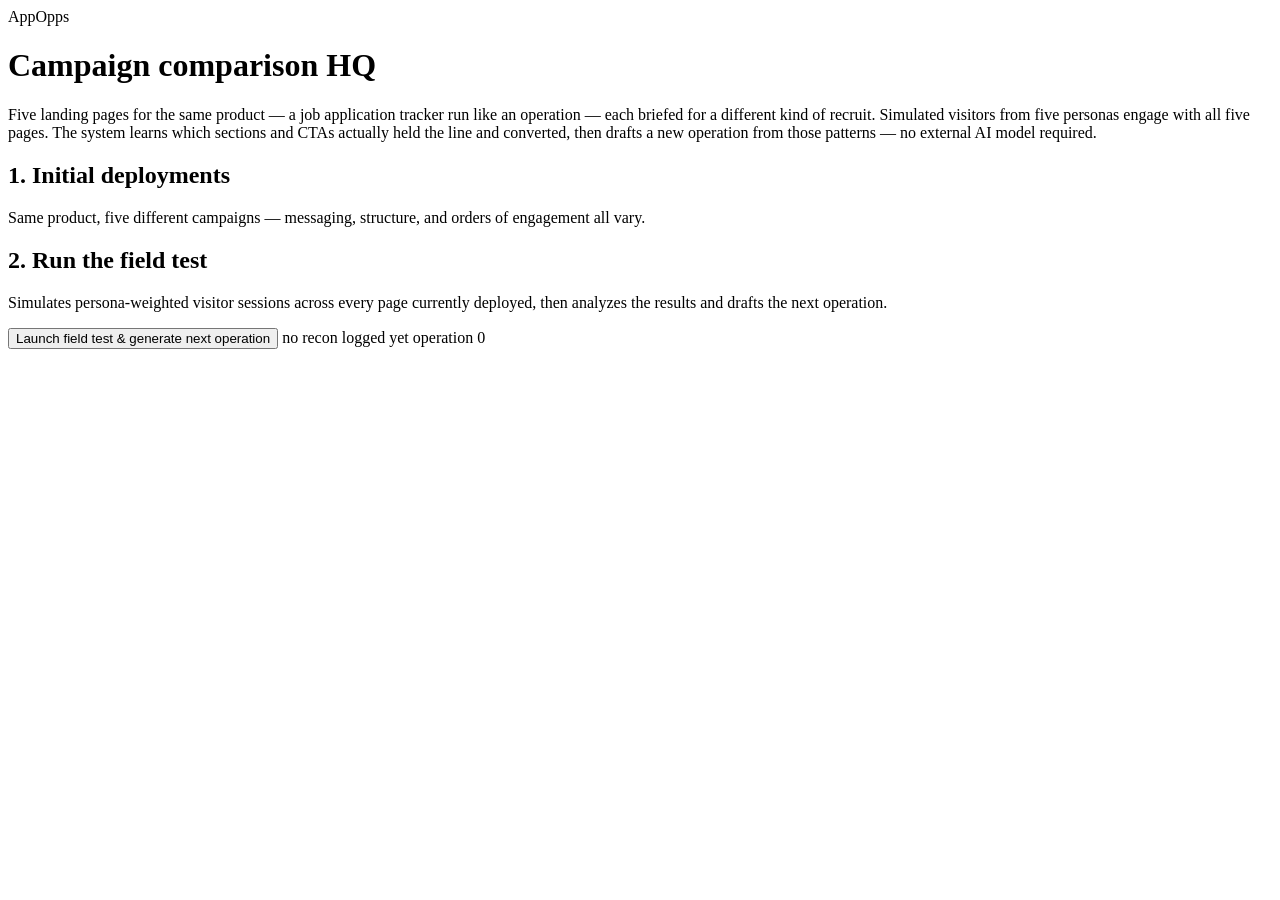
==== index.html @ bcd45b4f "App-Opps Functional Files Commit" ====
<!doctype html>
<html lang="en">
<head>
<meta charset="utf-8">
<meta name="viewport" content="width=device-width, initial-scale=1">
<title>AppOpps — campaign comparison HQ</title>
<link rel="stylesheet" href="css/styles.css">
</head>
<body>
<div class="dash">

  <header class="top">
    <div class="wordmark">AppOpps</div>
    <h1 class="page-title">Campaign comparison HQ</h1>
    <p class="sub">Five landing pages for the same product — a job application tracker run like an operation — each briefed for a different kind of recruit. Simulated visitors from five personas engage with all five pages. The system learns which sections and CTAs actually held the line and converted, then drafts a new operation from those patterns — no external AI model required.</p>
  </header>

  <div class="trail"><div class="pin"></div><div class="seg"></div><div class="pin"></div><div class="seg"></div><div class="pin"></div><div class="seg"></div><div class="pin"></div><div class="seg"></div><div class="pin"></div></div>

  <section class="panel">
    <h2>1. Initial deployments</h2>
    <p class="panel-desc">Same product, five different campaigns — messaging, structure, and orders of engagement all vary.</p>
    <div class="pages-grid" id="pagesGrid"></div>
  </section>

  <section class="panel">
    <h2>2. Run the field test</h2>
    <p class="panel-desc">Simulates persona-weighted visitor sessions across every page currently deployed, then analyzes the results and drafts the next operation.</p>
    <div class="controls">
      <button class="primary" id="runBtn">Launch field test &amp; generate next operation</button>
      <span class="badge" id="sessionBadge">no recon logged yet</span>
      <span class="badge" id="genBadge">operation 0</span>
    </div>
    <div id="historyWrap" style="display:none;">
      <p class="panel-desc" style="margin-bottom:6px;">Conversion rate by operation (top performer deployed at that point)</p>
      <div class="history" id="historyList"></div>
    </div>
  </section>

  <section class="panel" id="behaviorSection" style="display:none;">
    <h2>3. Recon report</h2>
    <p class="panel-desc">Aggregated from every simulated session in this run.</p>
    <div id="behaviorPanel"></div>
  </section>

  <section class="panel" id="rankSection" style="display:none;">
    <h2>4. After-action ranking</h2>
    <p class="panel-desc">Ranked by simulated conversion rate.</p>
    <div id="rankPanel"></div>
  </section>

  <section class="panel" id="genSection" style="display:none;">
    <h2>5. Next operation, generated</h2>
    <p class="panel-desc">Two candidate operations are drafted from what was learned, then each is simulated independently — only the better performer is deployed here.</p>
    <div id="genPanel"></div>
    <div class="controls">
      <button class="secondary" id="acceptBtn">Deploy &amp; run next operation</button>
    </div>
  </section>

  <section class="panel" id="explainSection" style="display:none;">
    <h2>6. Debrief — what changed and why</h2>
    <div id="explainPanel"></div>
  </section>

</div>

<script src="js/personas.js"></script>
<script src="js/pages-config.js"></script>
<script src="js/simulator.js"></script>
<script src="js/analysis.js"></script>
<script src="js/generator.js"></script>
<script src="js/app.js"></script>
</body>
</html>
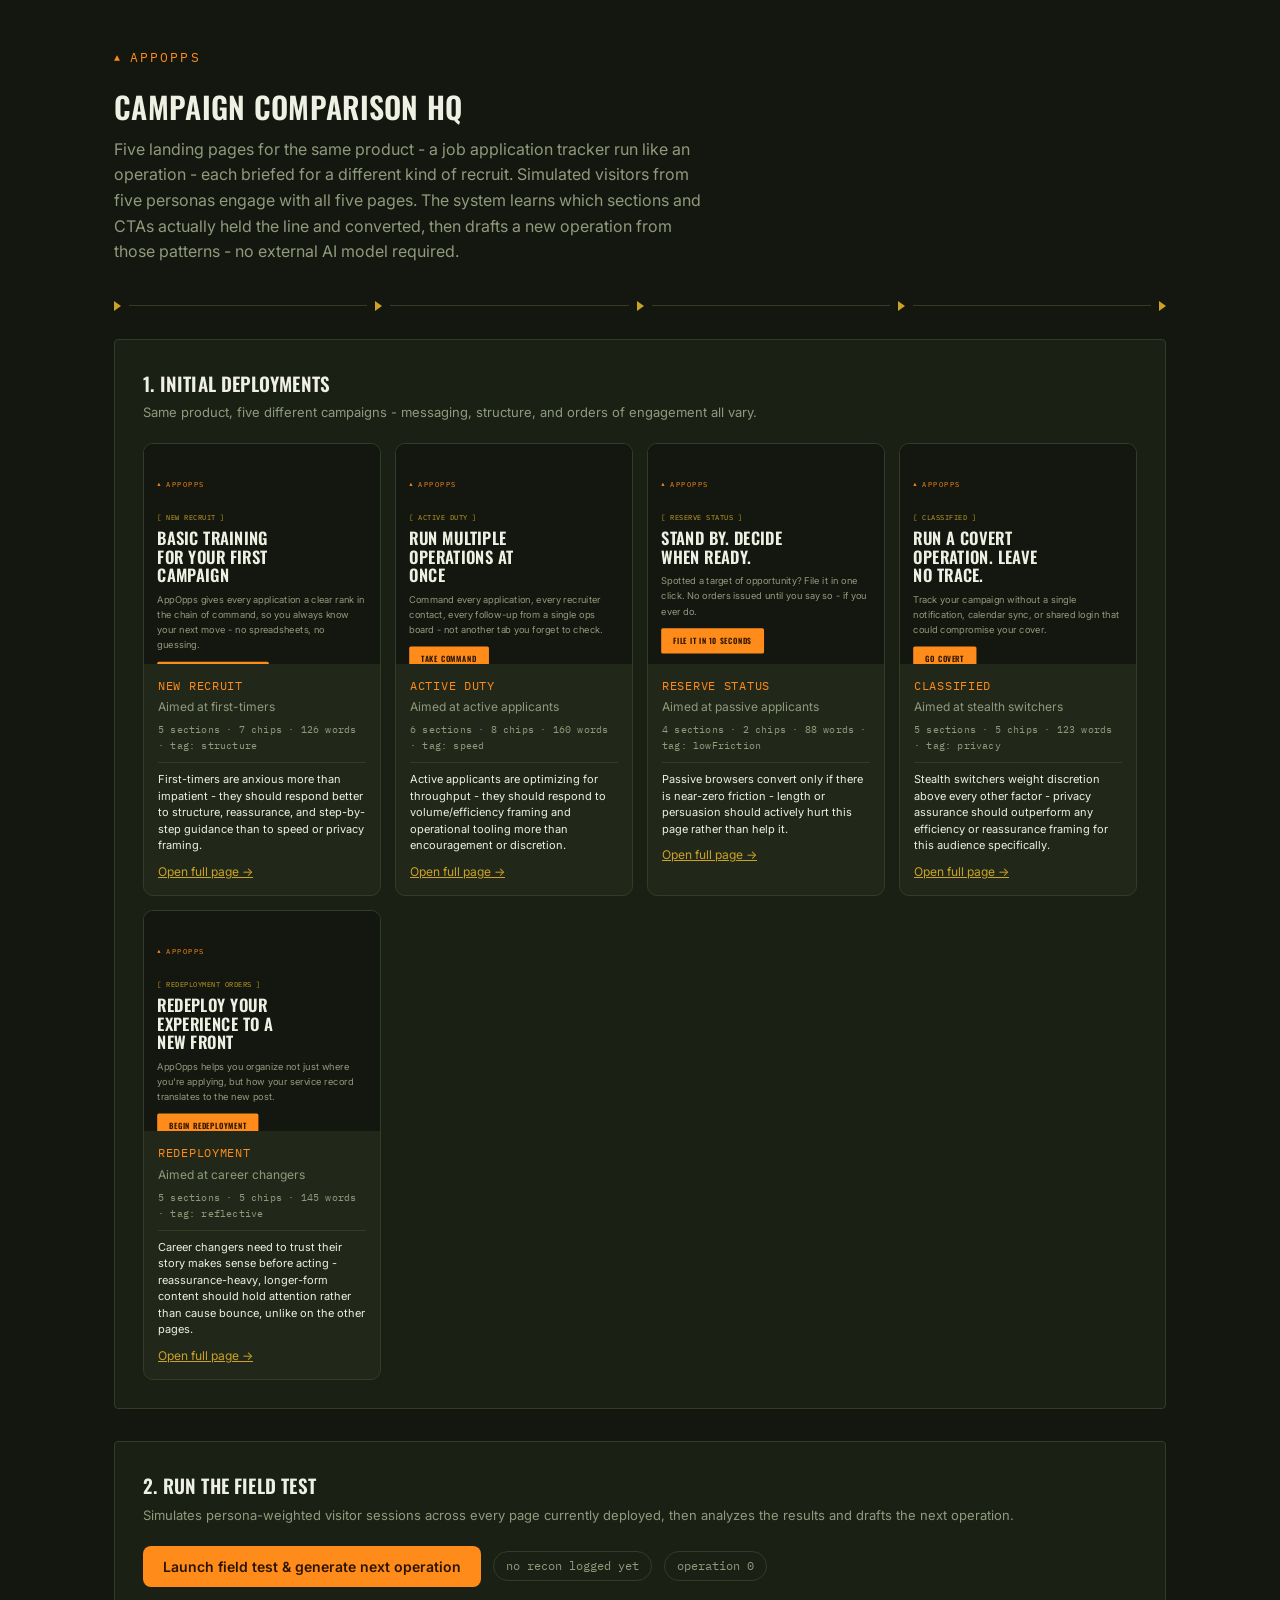
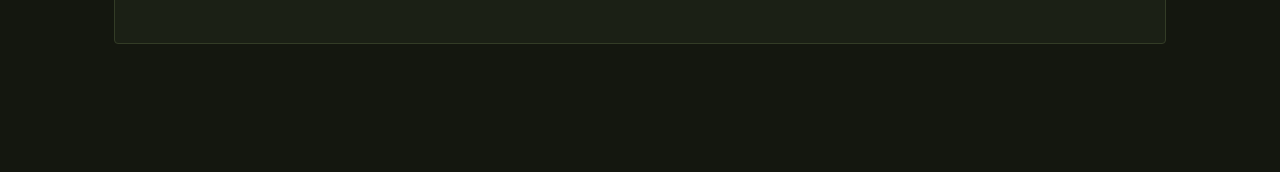
==== commit d6ffad7d: "Add files via upload" ====
--- a/index.html
+++ b/index.html
@@ -3,7 +3,7 @@
 <head>
 <meta charset="utf-8">
 <meta name="viewport" content="width=device-width, initial-scale=1">
-<title>AppOpps — campaign comparison HQ</title>
+<title>AppOpps - campaign comparison HQ</title>
 <link rel="stylesheet" href="css/styles.css">
 </head>
 <body>
@@ -12,14 +12,14 @@
   <header class="top">
     <div class="wordmark">AppOpps</div>
     <h1 class="page-title">Campaign comparison HQ</h1>
-    <p class="sub">Five landing pages for the same product — a job application tracker run like an operation — each briefed for a different kind of recruit. Simulated visitors from five personas engage with all five pages. The system learns which sections and CTAs actually held the line and converted, then drafts a new operation from those patterns — no external AI model required.</p>
+    <p class="sub">Five landing pages for the same product - a job application tracker run like an operation - each briefed for a different kind of recruit. Simulated visitors from five personas engage with all five pages. The system learns which sections and CTAs actually held the line and converted, then drafts a new operation from those patterns - no external AI model required.</p>
   </header>
 
   <div class="trail"><div class="pin"></div><div class="seg"></div><div class="pin"></div><div class="seg"></div><div class="pin"></div><div class="seg"></div><div class="pin"></div><div class="seg"></div><div class="pin"></div></div>
 
   <section class="panel">
     <h2>1. Initial deployments</h2>
-    <p class="panel-desc">Same product, five different campaigns — messaging, structure, and orders of engagement all vary.</p>
+    <p class="panel-desc">Same product, five different campaigns - messaging, structure, and orders of engagement all vary.</p>
     <div class="pages-grid" id="pagesGrid"></div>
   </section>
 
@@ -51,7 +51,7 @@
 
   <section class="panel" id="genSection" style="display:none;">
     <h2>5. Next operation, generated</h2>
-    <p class="panel-desc">Two candidate operations are drafted from what was learned, then each is simulated independently — only the better performer is deployed here.</p>
+    <p class="panel-desc">Two candidate operations are drafted from what was learned, then each is simulated independently - only the better performer is deployed here.</p>
     <div id="genPanel"></div>
     <div class="controls">
       <button class="secondary" id="acceptBtn">Deploy &amp; run next operation</button>
@@ -59,7 +59,7 @@
   </section>
 
   <section class="panel" id="explainSection" style="display:none;">
-    <h2>6. Debrief — what changed and why</h2>
+    <h2>6. Debrief - what changed and why</h2>
     <div id="explainPanel"></div>
   </section>
 
--- a/css/styles.css
+++ b/css/styles.css
@@ -0,0 +1,293 @@
+@import url('https://fonts.googleapis.com/css2?family=Oswald:wght@500;600;700&family=Inter:wght@400;500;600&family=IBM+Plex+Mono:wght@400;500&display=swap');
+
+:root{
+  --bg:#14170f;
+  --surface:#1b2015;
+  --surface-2:#222819;
+  --ink:#edf0e2;
+  --muted:#8f9a7c;
+  --accent:#ff8c1a;
+  --accent-ink:#2b1400;
+  --accent-2:#c9a227;
+  --accent-2-ink:#2b2205;
+  --line:#333c26;
+  --danger:#c1443a;
+  --font-display:'Oswald', sans-serif;
+  --font-body:'Inter', sans-serif;
+  --font-mono:'IBM Plex Mono', monospace;
+  --radius:6px;
+}
+
+*{box-sizing:border-box;}
+html,body{margin:0;padding:0;}
+body{
+  background:var(--bg);
+  color:var(--ink);
+  font-family:var(--font-body);
+  line-height:1.6;
+  -webkit-font-smoothing:antialiased;
+}
+h1,h2,h3{font-family:var(--font-display); font-weight:600; margin:0 0 .5em; text-transform:uppercase; letter-spacing:.01em;}
+p{margin:0 0 1em; color:var(--muted);}
+a{color:inherit;}
+.mono{font-family:var(--font-mono); letter-spacing:.02em;}
+
+/* ---------- ops-board motif: bracketed labels + chevron rule ---------- */
+.trail{
+  display:flex;
+  align-items:center;
+  gap:8px;
+  margin:0 0 28px;
+  color:var(--accent-2);
+}
+.trail .pin{
+  width:0; height:0;
+  border-top:5px solid transparent;
+  border-bottom:5px solid transparent;
+  border-left:7px solid var(--accent-2);
+  flex:none;
+}
+.trail .seg{
+  flex:1;
+  height:1px;
+  background:var(--line);
+}
+.trail.small .pin{border-top-width:3px; border-bottom-width:3px; border-left-width:5px;}
+
+/* ---------- landing page shell ---------- */
+.lp{
+  max-width:720px;
+  margin:0 auto;
+  padding:64px 24px 96px;
+}
+.lp .wordmark{
+  font-family:var(--font-mono);
+  font-size:13px;
+  color:var(--accent);
+  text-transform:uppercase;
+  letter-spacing:.16em;
+  margin-bottom:40px;
+  display:flex;
+  align-items:center;
+  gap:8px;
+}
+.lp .wordmark::before{
+  content:'▲';
+  font-size:10px;
+  color:var(--accent);
+}
+.lp section{margin-bottom:56px;}
+.lp .eyebrow{
+  font-family:var(--font-mono);
+  font-size:12px;
+  color:var(--accent-2);
+  text-transform:uppercase;
+  letter-spacing:.1em;
+  margin-bottom:10px;
+}
+.lp .eyebrow::before{content:'[ ';}
+.lp .eyebrow::after{content:' ]';}
+.lp .sample-tag{
+  font-size:10px;
+  color:var(--muted);
+  background:var(--surface-2);
+  border:1px solid var(--line);
+  border-radius:3px;
+  padding:2px 6px;
+  margin-left:8px;
+  text-transform:none;
+  letter-spacing:.02em;
+  vertical-align:middle;
+}
+.lp .sample-tag::before,.lp .sample-tag::after{content:none;}
+.lp h1{font-size:38px; line-height:1.12; max-width:16ch;}
+.lp h2{font-size:20px; line-height:1.25;}
+.lp .lede{font-size:17px; color:var(--muted); max-width:48ch;}
+.lp .feature-grid{
+  display:grid;
+  grid-template-columns:repeat(2,1fr);
+  gap:16px;
+  margin-top:20px;
+}
+.lp .card{
+  background:var(--surface);
+  border:1px solid var(--line);
+  border-left:2px solid var(--accent-2);
+  border-radius:0 var(--radius) var(--radius) 0;
+  padding:18px;
+}
+.lp .card .stat{font-family:var(--font-mono); font-size:22px; color:var(--accent); margin-bottom:4px;}
+.lp .card .label{font-size:13px; color:var(--muted);}
+.lp .quote{
+  background:var(--surface);
+  border-left:2px solid var(--accent-2);
+  border-radius:0 var(--radius) var(--radius) 0;
+  padding:16px 20px;
+  font-size:15px;
+  color:var(--ink);
+}
+.lp .quote .who{font-family:var(--font-mono); font-size:12px; color:var(--muted); margin-top:8px; text-transform:uppercase; letter-spacing:.06em;}
+.lp .faq-item{border-top:1px solid var(--line); padding:16px 0;}
+.lp .faq-item h3{font-size:15px; margin-bottom:6px; text-transform:none;}
+.lp .faq-item p{margin:0; font-size:14px;}
+.lp .cta-block{
+  background:var(--surface);
+  border:1px solid var(--line);
+  border-top:2px solid var(--accent);
+  border-radius:0 0 var(--radius) var(--radius);
+  padding:28px;
+  text-align:left;
+}
+.lp .cta-block h2{margin-bottom:8px;}
+.btn{
+  display:inline-block;
+  font-family:var(--font-display);
+  font-weight:600;
+  font-size:14px;
+  text-transform:uppercase;
+  letter-spacing:.06em;
+  background:var(--accent);
+  color:var(--accent-ink);
+  border:none;
+  border-radius:3px;
+  padding:12px 22px;
+  cursor:pointer;
+  text-decoration:none;
+}
+.btn.ghost{
+  background:transparent;
+  color:var(--ink);
+  border:1px solid var(--line);
+}
+.lp .privacy-note{
+  display:flex;
+  gap:12px;
+  align-items:flex-start;
+  background:var(--surface);
+  border:1px solid var(--line);
+  border-left:2px solid var(--accent-2);
+  border-radius:0 var(--radius) var(--radius) 0;
+  padding:16px;
+  font-size:14px;
+}
+.lp .privacy-note .dot{
+  width:0;height:0;
+  border-top:4px solid transparent;
+  border-bottom:4px solid transparent;
+  border-left:6px solid var(--accent-2);
+  margin-top:6px; flex:none;
+}
+.lp .stats-bar{
+  display:flex;
+  gap:24px;
+  border-top:1px solid var(--line);
+  border-bottom:1px solid var(--line);
+  padding:18px 0;
+}
+.lp .stats-bar .stat-item .num{font-family:var(--font-mono); font-size:26px; color:var(--accent);}
+.lp .stats-bar .stat-item .lab{font-size:12px; color:var(--muted); text-transform:uppercase; letter-spacing:.04em;}
+
+/* ---------- dashboard shell ---------- */
+.dash{max-width:1100px; margin:0 auto; padding:48px 24px 96px;}
+.dash header.top{margin-bottom:8px;}
+.dash header.top .wordmark{font-family:var(--font-mono); font-size:13px; color:var(--accent); text-transform:uppercase; letter-spacing:.16em; display:flex; align-items:center; gap:8px;}
+.dash header.top .wordmark::before{content:'▲'; font-size:10px; color:var(--accent);}
+.dash h1.page-title{font-size:30px; margin:14px 0 6px;}
+.dash .sub{color:var(--muted); max-width:60ch; margin-bottom:36px;}
+.dash .panel{
+  background:var(--surface);
+  border:1px solid var(--line);
+  border-radius:4px;
+  padding:28px;
+  margin-bottom:32px;
+}
+.dash .panel h2{font-size:19px; margin-bottom:4px;}
+.dash .panel .panel-desc{font-size:13px; color:var(--muted); margin-bottom:20px;}
+.pages-grid{display:grid; grid-template-columns:repeat(auto-fit,minmax(190px,1fr)); gap:14px;}
+.page-card{
+  border:1px solid var(--line);
+  border-radius:10px;
+  overflow:hidden;
+  background:var(--surface-2);
+  display:flex; flex-direction:column;
+}
+.page-card iframe{width:100%; height:220px; border:none; pointer-events:none; background:var(--bg); transform:scale(0.55); transform-origin:top left; width:182%; height:400px;}
+.page-card .frame-wrap{width:100%; height:220px; overflow:hidden; position:relative;}
+.page-card .meta{padding:12px 14px;}
+.page-card .meta .name{font-family:var(--font-mono); font-size:12px; color:var(--accent); text-transform:uppercase; letter-spacing:.06em; margin-bottom:2px;}
+.page-card .meta .persona{font-size:12px; color:var(--muted);}
+.page-card .meta a{font-size:12px; color:var(--accent-2); display:inline-block; margin-top:8px;}
+.page-card .meta .page-stat-strip{font-size:10px; color:var(--muted); margin-top:6px; letter-spacing:.02em;}
+.page-card .meta .page-hypothesis{font-size:11px; color:var(--ink); margin-top:8px; padding-top:8px; border-top:1px solid var(--line); line-height:1.5;}
+
+.controls{display:flex; align-items:center; gap:12px; margin-bottom:28px; flex-wrap:wrap;}
+.controls .badge{
+  font-family:var(--font-mono); font-size:12px; color:var(--muted);
+  border:1px solid var(--line); border-radius:20px; padding:4px 12px;
+}
+
+table.data{width:100%; border-collapse:collapse; font-size:14px;}
+table.data th{
+  text-align:left; font-family:var(--font-mono); font-size:11px; color:var(--muted);
+  text-transform:uppercase; letter-spacing:.06em; padding:8px 10px; border-bottom:1px solid var(--line);
+}
+table.data td{padding:10px 10px; border-bottom:1px solid var(--line); color:var(--ink);}
+table.data tr:last-child td{border-bottom:none;}
+table.data td.num{font-family:var(--font-mono); color:var(--accent);}
+table.data tr.winner td{background:rgba(79,176,165,0.07);}
+table.data tr.winner td:first-child{border-left:2px solid var(--accent-2); padding-left:8px;}
+
+.bar-row{display:flex; align-items:center; gap:10px; margin-bottom:10px;}
+.bar-row .bar-label{width:150px; font-size:13px; color:var(--muted); flex:none;}
+.bar-row .bar-track{flex:1; height:8px; background:var(--surface-2); border-radius:4px; overflow:hidden;}
+.bar-row .bar-fill{height:100%; background:var(--accent-2); border-radius:4px;}
+.bar-row .bar-fill.alt{background:var(--accent);}
+.bar-row .bar-val{width:52px; text-align:right; font-family:var(--font-mono); font-size:12px; color:var(--ink); flex:none;}
+
+.rank-list{display:flex; flex-direction:column; gap:10px;}
+.rank-item{
+  display:flex; align-items:center; gap:14px;
+  border:1px solid var(--line); border-radius:10px; padding:14px 16px;
+  background:var(--surface-2);
+}
+.rank-item.winner{border-color:var(--accent-2); background:rgba(79,176,165,0.06);}
+.rank-item .place{font-family:var(--font-mono); font-size:20px; color:var(--muted); width:28px;}
+.rank-item.winner .place{color:var(--accent-2);}
+.rank-item .info{flex:1;}
+.rank-item .info .name{font-weight:600;}
+.rank-item .info .angle{font-size:12px; color:var(--muted); font-family:var(--font-mono);}
+.rank-item .metric{text-align:right;}
+.rank-item .metric .val{font-family:var(--font-mono); font-size:18px; color:var(--accent);}
+.rank-item .metric .lab{font-size:11px; color:var(--muted);}
+
+.explain{font-size:15px; color:var(--ink); line-height:1.75;}
+.explain strong{color:var(--accent);}
+.explain .num{font-family:var(--font-mono); color:var(--accent-2);}
+
+.gen-frame-wrap{border:1px solid var(--accent-2); border-radius:12px; overflow:hidden; margin-bottom:20px;}
+.gen-frame-wrap iframe{width:100%; height:640px; border:none; background:var(--bg);}
+
+.history{display:flex; gap:12px; flex-wrap:wrap; margin-top:8px;}
+.history .gen-chip{
+  border:1px solid var(--line); border-radius:8px; padding:10px 14px; background:var(--surface-2); font-size:13px; min-width:120px;
+}
+.history .gen-chip .g{font-family:var(--font-mono); font-size:11px; color:var(--muted);}
+.history .gen-chip .rate{font-family:var(--font-mono); font-size:20px; color:var(--accent); margin-top:4px;}
+.history .gen-chip.best{border-color:var(--accent-2);}
+
+button.primary{
+  font-family:var(--font-body); font-weight:600; font-size:14px;
+  background:var(--accent); color:var(--accent-ink); border:none; border-radius:8px;
+  padding:12px 20px; cursor:pointer;
+}
+button.secondary{
+  font-family:var(--font-body); font-weight:600; font-size:14px;
+  background:transparent; color:var(--ink); border:1px solid var(--line); border-radius:8px;
+  padding:12px 20px; cursor:pointer;
+}
+button:disabled{opacity:.5; cursor:default;}
+
+@media (max-width:640px){
+  .lp .feature-grid{grid-template-columns:1fr;}
+  .lp h1{font-size:30px;}
+}
